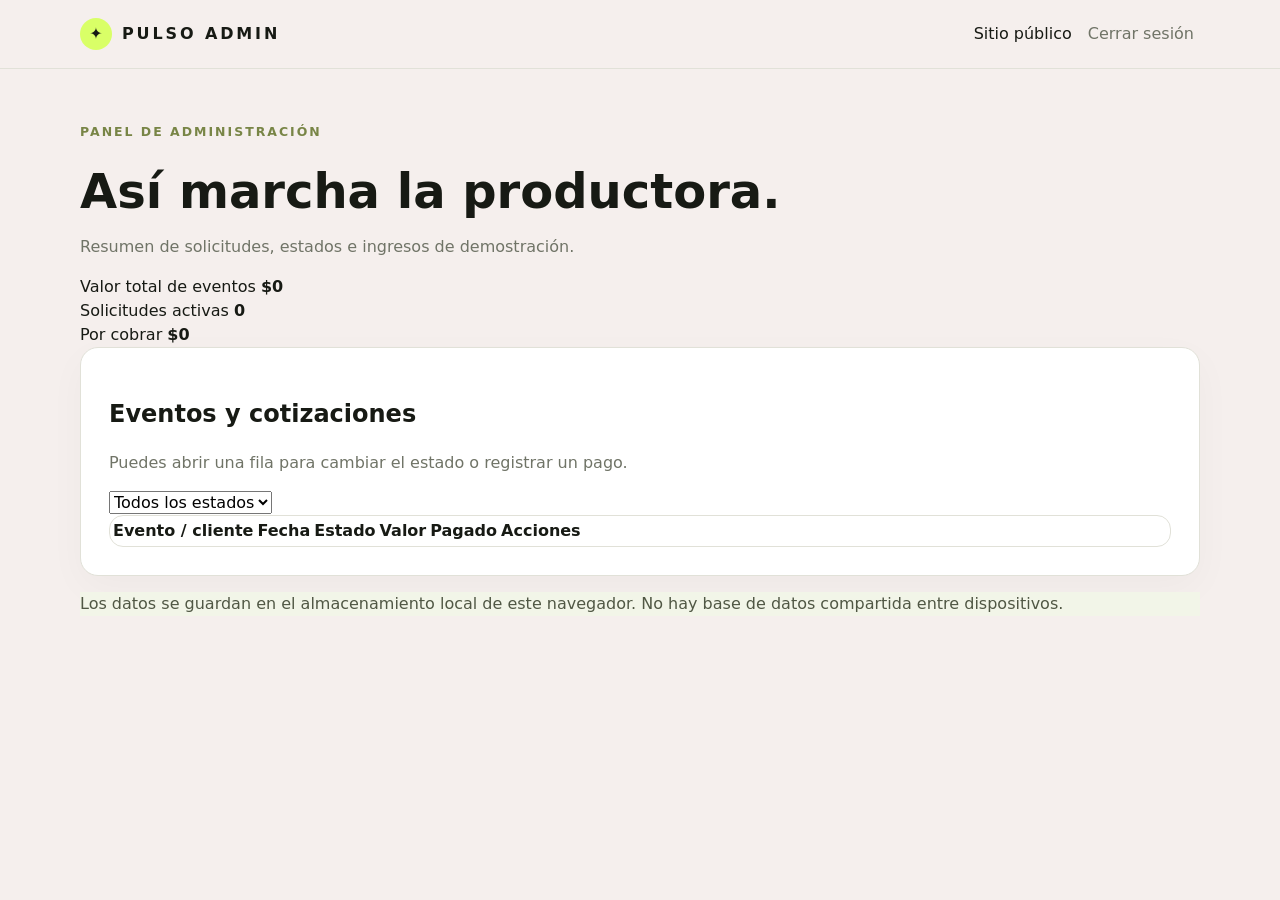
==== admin.html @ 0cab7ca3 "feat: Creacion de vista de admin" ====
<!doctype html>
<html lang="es">
  <head>
    <meta charset="UTF-8" />
    <meta name="viewport" content="width=device-width, initial-scale=1.0" />
    <title>Administración - Pulso Productora</title>
    <link rel="stylesheet" href="css/styles.css" />
    <script defer src="js/common.js"></script>
    <script defer src="js/admin.js"></script>
  </head>
  <body>
    <header class="header">
      <div class="wrap bar">
        <a class="brand" href="index.html"
          ><span class="dot">✦</span>PULSO ADMIN</a
        >
        <div class="top-links">
          <a href="index.html">Sitio público</a>
          <button id="logout">Cerrar sesión</button>
        </div>
      </div>
    </header>
    <main class="wrap page">
      <p class="eyebrow">Panel de administración</p>
      <h1 class="page-title">Así marcha la productora.</h1>
      <p class="sub">
        Resumen de solicitudes, estados e ingresos de demostración.
      </p>
      <section class="stats">
        <div class="stat">
          <span>Valor total de eventos</span>
          <strong id="revenue">$0</strong>
        </div>
        <div class="stat">
          <span>Solicitudes activas</span>
          <strong id="active">0</strong>
        </div>
        <div class="stat">
          <span>Por cobrar</span>
          <strong id="due">$0</strong>
        </div>
      </section>
      <section class="panel">
        <div class="toolbar">
          <div>
            <h2>Eventos y cotizaciones</h2>
            <p class="sub">
              Puedes abrir una fila para cambiar el estado o registrar un pago.
            </p>
          </div>
          <select id="filter" aria-label="Filtrar eventos">
            <option value="Todos">Todos los estados</option>
            <option>Pendiente</option>
            <option>Confirmado</option>
            <option>Finalizado</option>
          </select>
        </div>
        <div class="table-wrap">
          <table>
            <thead>
              <tr>
                <th>Evento / cliente</th>
                <th>Fecha</th>
                <th>Estado</th>
                <th>Valor</th>
                <th>Pagado</th>
                <th>Acciones</th>
              </tr>
            </thead>
            <tbody id="rows"></tbody>
          </table>
        </div>
        <div id="editor" class="notice hidden"></div>
      </section>
      <p class="hint">
        Los datos se guardan en el almacenamiento local de este navegador. No
        hay base de datos compartida entre dispositivos.
      </p>
    </main>
    <script>
      document
        .getElementById("logout")
        .addEventListener("click", () => Pulso.logout());
    </script>
  </body>
</html>
---- css/styles.css ----
:root {
  --ink: #171a14;
  --paper: #f5efed;
  --lime: #d9ff67;
  --muted: #707467;
  --line: #e1e1d8;
  --card: #fff;
  --dark: #191c17;
  --radius: 18px
}

* {
    box-sizing: border-box
}

body {
  margin: 0;
  background: var(--paper);
  color: var(--ink);
  font: 16px/1.5 Inter, ui-sans-serif, system-ui, -apple-system, "Segoe UI", sans-serif
}

a {
  color: inherit;
  text-decoration: none;
}

button,
input,
select,
textarea {
  font: inherit
}

button {
  cursor: pointer;
  border: 0;
}

button:disabled {
  opacity: .45;
  cursor: not-allowed;
}

.wrap {
  width: min(1120px, calc(100% - 40px));
  margin: auto;
}

.header {
  background: var(--paper);
  border-bottom: 1px solid var(--line);
  padding: 18px 0;
}

.bar {
  display: flex;
  align-items: center;
  justify-content: space-between;
  gap: 20px;
}

.brand {
  font-weight: 900;
  letter-spacing: .18em;
  display: flex;
  align-items: center;
  gap: 10px;
}

.dot {
  display: inline-grid;
  place-items: center;
  background: var(--lime);
  border-radius: 50%;
  width: 32px;
  height: 32px;
  color: var(--ink);
  letter-spacing: 0;
}

.btn,
.btn-dark {
  padding: 12px 18px;
  border-radius: 999px;
  font-weight: 700;
  display: inline-flex;
  align-items: center;
  justify-content: center;
  gap: 10px;
}

.btn {
  background: var(--lime);
}

.btn-dark {
  background: var(--ink);
  color: white;
}

.eyebrow {
  text-transform: uppercase;
  letter-spacing: .16em;
  font-size: .78em;
  font-weight: 800;
  color: #788546;
}

.page {
  padding: 42px 0 70px;
}

.page-title {
  margin: 0 0 8px;
  font-size: clamp(2rem, 4vw, 3rem);
}

.sub {
  color: var(--muted);
  margin-top: 0;
}

.narrow {
  width: min(520px, calc(100% - 32px));
  margin: 50px auto
}

.panel {
  background: white;
  border: 1px solid var(--line);
  border-radius: var(--radius);
  padding: 28px;
  box-shadow: 0 12px 38px #1b201008;
}

.field {
  display: grid;
  gap: 7px;
  margin: 15px 0;
  font-weight: 650;
  font-size: .92rem;
}

.field input,
.field select,
.field textarea {
  width: 100%;
  border: 1px solid #d8d9d0;
  border-radius: 10px;
  background: white;
  padding: 12px;
  color: var(--ink);
  outline-color: #91ad37;
}

.field textarea{
  resize: vertical;
}

.full {
  width: 100%;
}

.hint {
  background: #f2f5e8;
  color: #505744;
}

.status {
  display: inline-block;
  padding: 5px 10px;
  border-radius: 999px;
  background: #f1edcf;
  font-size: .8rem;
  font-weight: 750;
  white-space: nowrap;
}

.status.Confirmado {
    background: #e7f2d1
}

.status.Finalizado {
    background: #e9e9e5
}

.status.Pendiente {
    background: #fff0d6
}

.form-grid {
    display: grid;
    grid-template-columns: 1fr 1fr;
    gap: 0 16px
}

.span-2 {
    grid-column: 1/-1
}

.slots {
  display: flex;
  gap: 8px;
  flex-wrap: wrap;
}

.slot {
    padding: 10px 14px;
    border: 1px solid var(--line);
    border-radius: 9px;
    background: white
}

.slot.active {
    background: var(--ink);
    color: white
}

.slot:disabled {
    text-decoration: line-through;
    opacity: .35
}

.table-wrap {
    overflow: auto;
    background: white;
    border: 1px solid var(--line);
    border-radius: 14px
}

.notice {
  padding: 14px 16px;
  background: #e9f3d3;
  border-radius: 12px;
  margin: 18px 0;
}

.hidden {
  display: none !important;
}

.top-links {
    display: flex;
    gap: 10px;
    align-items: center
}

.top-links button {
    background: transparent;
    color: var(--muted)
}

.two-col {
    display: grid;
    grid-template-columns: .8fr 1.2fr;
    gap: 35px;
    align-items: start
}

.checklist {
    padding-left: 20px;
    color: var(--muted)
}
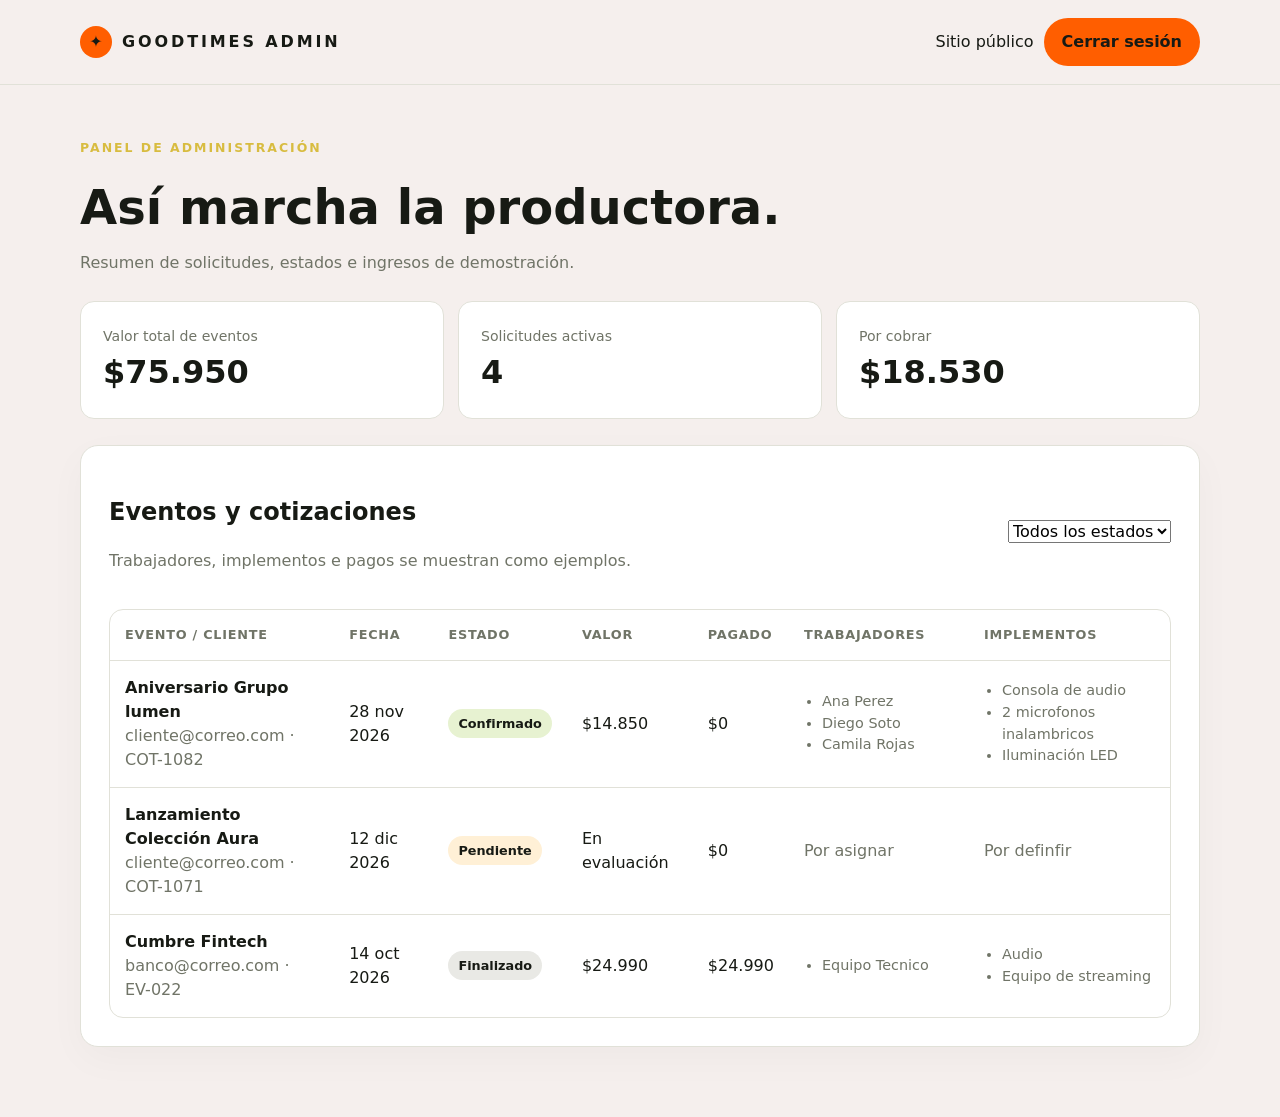
==== commit bc56b681: "fix: modificando el funcionamiento de las paginas estaticas y quitando relaciones con js." ====
--- a/admin.html
+++ b/admin.html
@@ -3,20 +3,18 @@
   <head>
     <meta charset="UTF-8" />
     <meta name="viewport" content="width=device-width, initial-scale=1.0" />
-    <title>Administración - Pulso Productora</title>
+    <title>Administración - GoodTimes Productora</title>
     <link rel="stylesheet" href="css/styles.css" />
-    <script defer src="js/common.js"></script>
-    <script defer src="js/admin.js"></script>
   </head>
   <body>
     <header class="header">
       <div class="wrap bar">
         <a class="brand" href="index.html"
-          ><span class="dot">✦</span>PULSO ADMIN</a
+          ><span class="dot">✦</span>GOODTIMES ADMIN</a
         >
         <div class="top-links">
           <a href="index.html">Sitio público</a>
-          <button id="logout">Cerrar sesión</button>
+          <a class="btn" href="login.html">Cerrar sesión</a>
         </div>
       </div>
     </header>
@@ -29,15 +27,15 @@
       <section class="stats">
         <div class="stat">
           <span>Valor total de eventos</span>
-          <strong id="revenue">$0</strong>
+          <strong id="revenue">$75.950</strong>
         </div>
         <div class="stat">
           <span>Solicitudes activas</span>
-          <strong id="active">0</strong>
+          <strong id="active">4</strong>
         </div>
         <div class="stat">
           <span>Por cobrar</span>
-          <strong id="due">$0</strong>
+          <strong id="due">$18.530</strong>
         </div>
       </section>
       <section class="panel">
@@ -45,7 +43,7 @@
           <div>
             <h2>Eventos y cotizaciones</h2>
             <p class="sub">
-              Puedes abrir una fila para cambiar el estado o registrar un pago.
+              Trabajadores, implementos e pagos se muestran como ejemplos. 
             </p>
           </div>
           <select id="filter" aria-label="Filtrar eventos">
@@ -64,23 +62,63 @@
                 <th>Estado</th>
                 <th>Valor</th>
                 <th>Pagado</th>
-                <th>Acciones</th>
+                <th>Trabajadores</th>
+                <th>Implementos</th>
               </tr>
             </thead>
-            <tbody id="rows"></tbody>
+            <tbody id="rows">
+              <tr>
+                <td><strong>Aniversario Grupo lumen</strong>
+                  <div class="sub">cliente@correo.com · COT-1082</div>
+                </td>
+                <td>28 nov 2026</td>
+                <td><span class="status Confirmado">Confirmado</span></td>
+                <td>$14.850</td>
+                <td>$0</td>
+                <td><ul class="compact-list">
+                  <li>Ana Perez</li>
+                  <li>Diego Soto</li>
+                  <li>Camila Rojas</li>
+                    </ul>
+                </td>
+                <td><ul class="compact-list">
+                  <li>Consola de audio</li>
+                  <li>2 microfonos inalambricos</li>
+                  <li>Iluminación LED</li>
+                    </ul>
+                </td>
+              </tr>
+              <tr>
+                <td><strong>Lanzamiento Colección Aura</strong>
+                  <div class="sub">cliente@correo.com · COT-1071</div></td>
+                <td>12 dic 2026</td>
+                <td><span class="status Pendiente">Pendiente</span></td>
+                <td>En evaluación</td>
+                <td>$0</td>
+                <td><span class="muted">Por asignar</span></td>
+                <td><span class="muted">Por definfir</span></td>
+              </tr>
+              <tr>
+                <td><strong>Cumbre Fintech</strong>
+                  <div class="sub">banco@correo.com · EV-022</div></td>
+                <td>14 oct 2026</td>
+                <td><span class="status Finalizado">Finalizado</span></td>
+                <td>$24.990</td>
+                <td>$24.990</td>
+                <td><ul class="compact-list">
+                  <li>Equipo Tecnico</li>
+                    </ul>
+                </td>
+                <td><ul class="compact-list">
+                  <li>Audio</li>
+                  <li>Equipo de streaming</li>
+                    </ul>
+                </td>
+              </tr>
+            </tbody>
           </table>
         </div>
-        <div id="editor" class="notice hidden"></div>
       </section>
-      <p class="hint">
-        Los datos se guardan en el almacenamiento local de este navegador. No
-        hay base de datos compartida entre dispositivos.
-      </p>
     </main>
-    <script>
-      document
-        .getElementById("logout")
-        .addEventListener("click", () => Pulso.logout());
-    </script>
   </body>
 </html>
--- a/css/styles.css
+++ b/css/styles.css
@@ -1,7 +1,7 @@
 :root {
   --ink: #171a14;
   --paper: #f5efed;
-  --lime: #d9ff67;
+  --lime: #ff5e00;
   --muted: #707467;
   --line: #e1e1d8;
   --card: #fff;
@@ -79,8 +79,21 @@
   letter-spacing: 0;
 }
 
+.nav,
+.actions {
+  display: flex;
+  align-items: center;
+  gap: 22px;
+}
+
+.nav a,
+.muted {
+  color: var(--muted);
+}
+
 .btn,
-.btn-dark {
+.btn-dark,
+.btn-light {
   padding: 12px 18px;
   border-radius: 999px;
   font-weight: 700;
@@ -99,12 +112,117 @@
   color: white;
 }
 
+.btn-light {
+  background: white;
+  border: 1px solid var(--line);
+}
+
+.hero {
+  min-height: 470px;
+  background: linear-gradient(90deg, #10130fee, #10130a70), url(../img/fondo.jpg) center/cover;
+  color: white;
+  display: flex;
+  align-items: center;
+}
+
+.hero-inner {
+  padding: 70px 0;
+  max-width: 720px;
+}
+
+.eyebrow-logout {
+  text-decoration-line: line-through;
+  text-transform: uppercase;
+  letter-spacing: .16em;
+  font-size: .78em;
+  font-weight: 800;
+  color: #d8bc40;
+}
+
 .eyebrow {
   text-transform: uppercase;
   letter-spacing: .16em;
   font-size: .78em;
   font-weight: 800;
-  color: #788546;
+  color: #d8bc40;
+}
+
+.hero h1 {
+  font-size: clamp(3rem, 7vw, 5.7rem);
+  line-height: .98;
+  margin: 18px 0;
+}
+
+.lime {
+  color: var(--lime);
+  font-family: Georgia, 'Times New Roman', Times, serif;
+  font: italic;
+  font-weight: 400;
+}
+
+.hero p {
+  font-size: 1.15rem;
+  color: #e3e4dc;
+  max-width: 520px;
+}
+
+.section {
+  padding: 70px 0;
+}
+
+.section h2 {
+  font-size: clamp(2rem, 2vw, 3.3rem);
+  line-height: 1.05;
+  margin: 8px 0 18px;
+}
+
+.section-head {
+  display: flex;
+  justify-content: space-between;
+  gap: 30px;
+  align-items: end;
+  margin-bottom: 28px;
+}
+
+.section-head p {
+  max-width: 400px;
+  color: var(--muted);
+}
+
+.cards {
+  display: flex;
+  grid-template-columns: repeat(4, 1fr);
+  gap: 14px;
+}
+
+.card {
+  background: var(--card);
+  border: 1px solid var(--line);
+  border-radius: var(--radius);
+  padding: 24px;
+}
+
+.card h3 {
+  margin: 8px 0;
+}
+
+.card p {
+  color: var(--muted);
+}
+
+.dark-section {
+  background: var(--dark);
+  color: white;
+}
+
+.dark-section p {
+  color: #c4c8bb;
+}
+
+.footer {
+  padding: 25px 0;
+  color: var(--muted);
+  border-top: 1px solid var(--line);
 }
 
 .page {
@@ -163,8 +281,69 @@
 }
 
 .hint {
-  background: #f2f5e8;
-  color: #505744;
+  background: #f5f4e8;
+  color: #574f44;
+}
+
+.stats {
+  display: grid;
+  grid-template-columns: repeat(3, 1fr);
+  gap: 14px;
+  margin: 26px 0;
+}
+
+.stat {
+  padding: 22px;
+  background: white;
+  border: 1px solid var(--line);
+  border-radius: 14px;
+}
+
+.stat strong {
+  display: block;
+  font-size: 2rem;
+}
+
+.stat span {
+  font-size: .88rem;
+  color: var(--muted);
+}
+
+.toolbar {
+  display: flex;
+  align-items: center;
+  justify-content: space-between;
+  gap: 16px;
+  flex-wrap: wrap;
+  margin-bottom: 20px;
+}
+
+.event-list {
+    display: grid;
+    gap: 10px
+}
+
+.event-row {
+    display: flex;
+    justify-content: space-between;
+    gap: 16px;
+    align-items: center;
+    text-align: left;
+    background: white;
+    border: 1px solid var(--line);
+    padding: 18px;
+    border-radius: 13px;
+    width: 100%
+}
+
+.event-row:hover {
+    border-color: #9aaa67
+}
+
+.event-row p {
+    margin: 4px 0 0;
+    color: var(--muted);
+    font-size: .9rem
 }
 
 .status {
@@ -229,6 +408,31 @@
     border-radius: 14px
 }
 
+
+table {
+    border-collapse: collapse;
+    width: 100%;
+    min-width: 650px
+}
+
+th,
+td {
+    text-align: left;
+    padding: 15px;
+    border-bottom: 1px solid var(--line)
+}
+
+th {
+    font-size: .8rem;
+    text-transform: uppercase;
+    color: var(--muted);
+    letter-spacing: .06em
+}
+
+tr:last-child td {
+    border-bottom: 0
+}
+
 .notice {
   padding: 14px 16px;
   background: #e9f3d3;
@@ -261,4 +465,56 @@
 .checklist {
     padding-left: 20px;
     color: var(--muted)
+}
+
+.static-event {
+    display: grid;
+    gap: 12px;
+    padding: 18px;
+    background: white;
+    border: 1px solid var(--line);
+    border-radius: 14px
+}
+
+.static-event-head {
+    display: flex;
+    justify-content: space-between;
+    align-items: flex-start;
+    gap: 16px;
+    flex-wrap: wrap
+}
+
+.static-event-head p {
+    margin: 4px 0 0;
+    color: var(--muted);
+    font-size: .9rem
+}
+
+.static-event > p {
+    margin: 0;
+    color: var(--muted)
+}
+
+.static-event-meta {
+    display: grid;
+    grid-template-columns: repeat(2, minmax(0, 1fr));
+    gap: 8px 16px;
+    font-size: .92rem
+}
+
+.compact-list {
+    min-width: 150px;
+    margin: 0;
+    padding-left: 18px;
+    color: var(--muted);
+    font-size: .9rem
+}
+
+.slot.unavailable {
+    text-decoration: line-through;
+    opacity: .45
+}
+
+.actions {
+    flex-wrap: wrap
 }
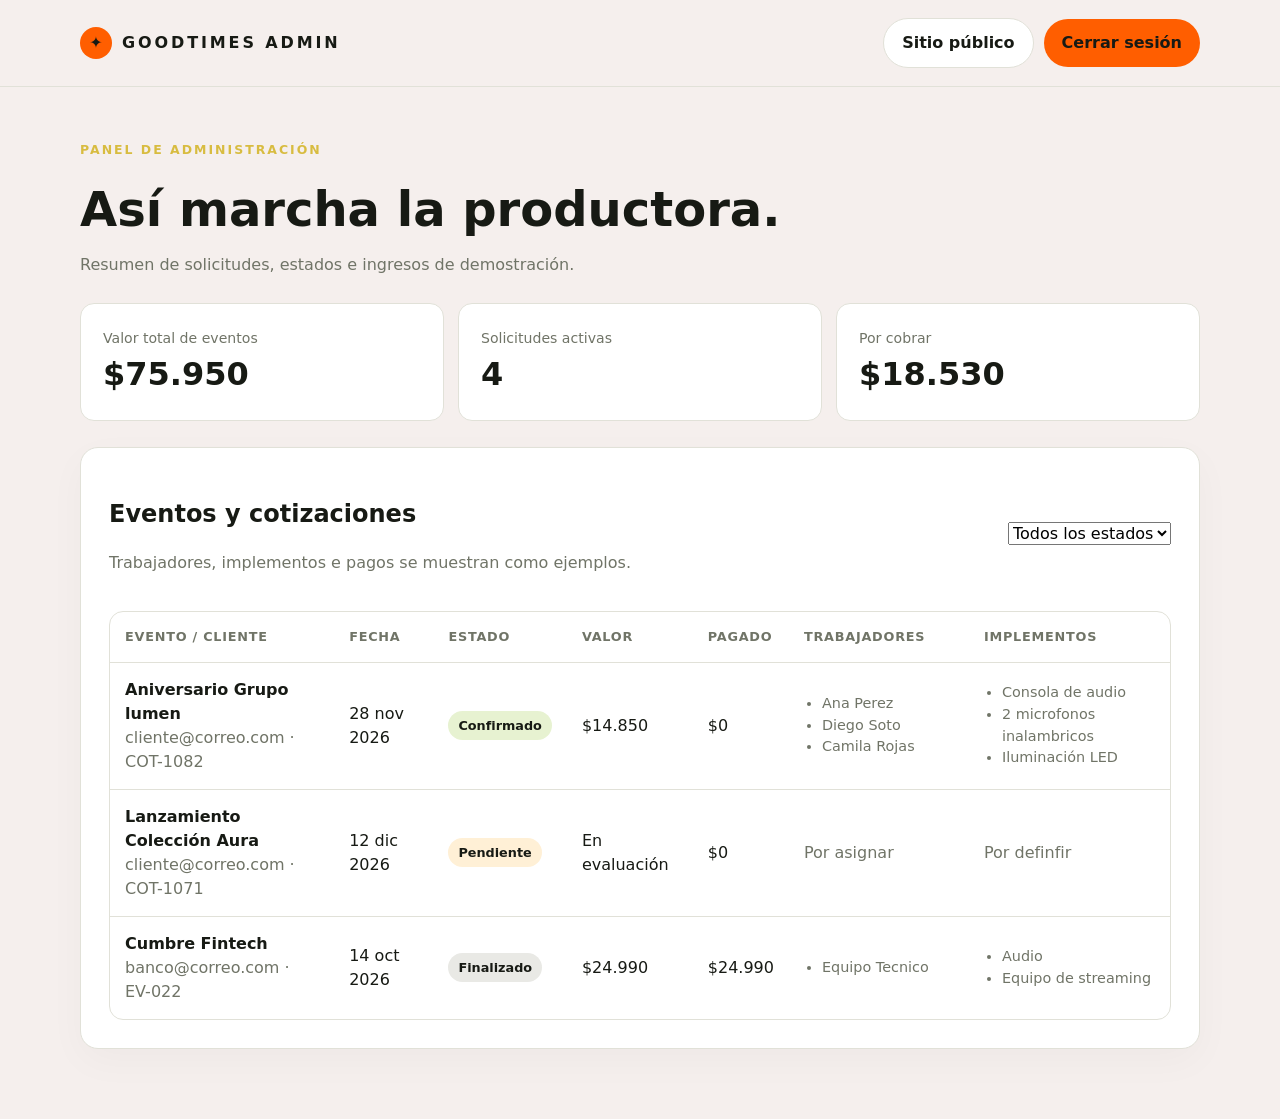
==== commit 96f97074: "Merge pull request #24 from ItsN0ka/feature/pdiaz fix: arreglando los modulos admin, index y login" ====
--- a/admin.html
+++ b/admin.html
@@ -13,7 +13,7 @@
           ><span class="dot">✦</span>GOODTIMES ADMIN</a
         >
         <div class="top-links">
-          <a href="index.html">Sitio público</a>
+          <a class="btn-light" href="index.html">Sitio público</a>
           <a class="btn" href="login.html">Cerrar sesión</a>
         </div>
       </div>
